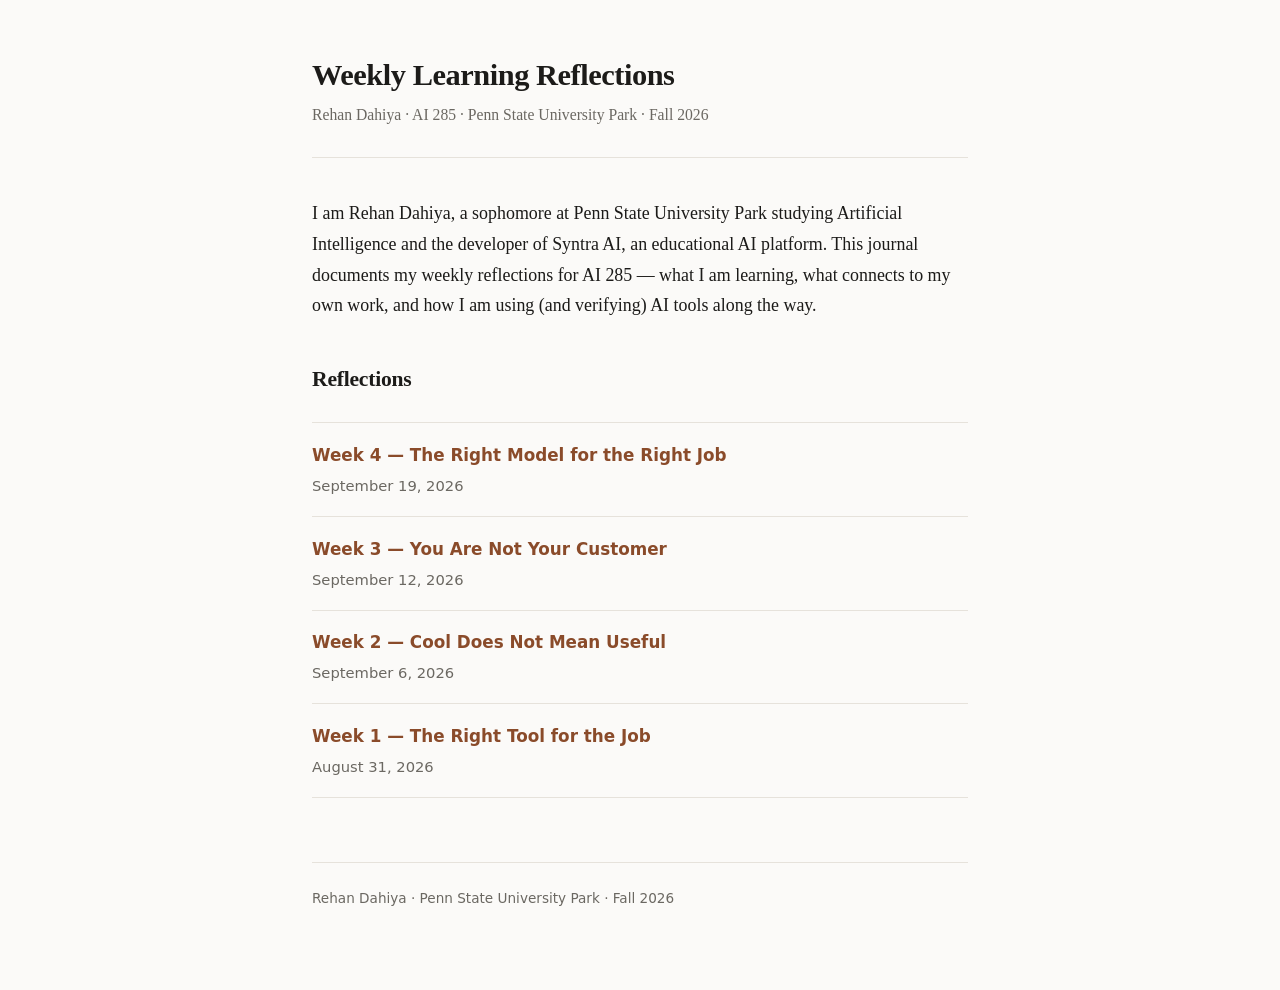
==== index.html @ b2cc0a08 "Publish Week 4 reflection Co-Authored-By: Claude Fable 5.1 <noreply@anthropic.com>" ====
<!doctype html>
<html lang="en">
<head>
<meta charset="utf-8">
<meta name="viewport" content="width=device-width,initial-scale=1">
<title>Rehan Dahiya — Weekly Reflections</title>
<meta name="description" content="A semester-long reflection journal for AI 285 at Penn State.">
<link rel="stylesheet" href="style.css">
</head>
<body>
<div class="wrap">

  <header class="site">
    <h1>Weekly Learning Reflections</h1>
    <p>Rehan Dahiya &middot; AI 285 &middot; Penn State University Park &middot; Fall 2026</p>
  </header>

  <p class="intro">I am Rehan Dahiya, a sophomore at Penn State University Park studying Artificial Intelligence and the developer of Syntra AI, an educational AI platform. This journal documents my weekly reflections for AI 285 &mdash; what I am learning, what connects to my own work, and how I am using (and verifying) AI tools along the way.</p>

  <h2>Reflections</h2>
  <ul class="weeks">
    <li>
      <a href="week-04.html">Week 4 &mdash; The Right Model for the Right Job</a>
      <div class="sub">September 19, 2026</div>
    </li>
    <li>
      <a href="week-03.html">Week 3 &mdash; You Are Not Your Customer</a>
      <div class="sub">September 12, 2026</div>
    </li>
    <li>
      <a href="week-02.html">Week 2 &mdash; Cool Does Not Mean Useful</a>
      <div class="sub">September 6, 2026</div>
    </li>
    <li>
      <a href="week-01.html">Week 1 &mdash; The Right Tool for the Job</a>
      <div class="sub">August 31, 2026</div>
    </li>
  </ul>

  <footer class="site">
    Rehan Dahiya &middot; Penn State University Park &middot; Fall 2026
  </footer>

</div>
</body>
</html>
---- style.css ----
:root{
  --bg:#fbfaf8; --surface:#ffffff; --text:#1c1b19; --muted:#6b6862;
  --line:#e6e2db; --accent:#8a4b2a; --accent-soft:#f3ece6;
  --max:44rem;
}
@media (prefers-color-scheme: dark){
  :root:not([data-theme="light"]){
    --bg:#141312; --surface:#1c1b19; --text:#eeebe6; --muted:#9a958c;
    --line:#2e2c29; --accent:#d99a6c; --accent-soft:#241d18;
  }
}
*{box-sizing:border-box}
body{
  margin:0; background:var(--bg); color:var(--text);
  font-family:ui-serif,Georgia,"Iowan Old Style","Times New Roman",serif;
  font-size:1.0625rem; line-height:1.72;
  -webkit-font-smoothing:antialiased;
}
.wrap{max-width:var(--max); margin:0 auto; padding:3.5rem 1.5rem 5rem}
a{color:var(--accent); text-underline-offset:3px}
a:hover{text-decoration-thickness:2px}

header.site{border-bottom:1px solid var(--line); padding-bottom:1.75rem; margin-bottom:2.5rem}
header.site h1{font-size:1.9rem; line-height:1.25; margin:0 0 .5rem; letter-spacing:-.015em}
header.site p{margin:0; color:var(--muted); font-size:.98rem}
.backlink{
  display:inline-block; margin-bottom:1.75rem; font-size:.9rem;
  font-family:ui-sans-serif,-apple-system,system-ui,sans-serif; text-decoration:none;
}
.backlink:hover{text-decoration:underline}

h2{font-size:1.35rem; margin:2.5rem 0 .75rem; letter-spacing:-.01em}
h3{font-size:1.05rem; margin:2rem 0 .5rem; letter-spacing:-.005em}
p{margin:0 0 1.15rem}

.intro{font-size:1.12rem; color:var(--text)}
.meta{
  font-family:ui-sans-serif,-apple-system,system-ui,sans-serif;
  font-size:.82rem; letter-spacing:.06em; text-transform:uppercase;
  color:var(--muted); margin:0 0 .4rem;
}

ul.weeks{list-style:none; padding:0; margin:1.5rem 0 0}
ul.weeks li{border-top:1px solid var(--line); padding:1.1rem 0}
ul.weeks li:last-child{border-bottom:1px solid var(--line)}
ul.weeks a{
  font-family:ui-sans-serif,-apple-system,system-ui,sans-serif;
  font-size:1.05rem; font-weight:600; text-decoration:none; display:block;
}
ul.weeks a:hover{text-decoration:underline}
ul.weeks .sub{color:var(--muted); font-size:.92rem; margin-top:.2rem;
  font-family:ui-sans-serif,-apple-system,system-ui,sans-serif}

.ailog{
  background:var(--accent-soft); border-left:3px solid var(--accent);
  border-radius:0 6px 6px 0; padding:1.25rem 1.4rem; margin:2.5rem 0 1rem;
  font-family:ui-sans-serif,-apple-system,system-ui,sans-serif; font-size:.95rem; line-height:1.6;
}
.ailog h3{margin:0 0 .75rem; font-size:.8rem; letter-spacing:.08em;
  text-transform:uppercase; color:var(--accent)}
.ailog dl{margin:0; display:grid; grid-template-columns:auto 1fr; gap:.5rem 1rem}
.ailog dt{font-weight:600; color:var(--muted); white-space:nowrap}
.ailog dd{margin:0}
@media (max-width:34rem){
  .ailog dl{grid-template-columns:1fr; gap:.15rem}
  .ailog dd{margin-bottom:.7rem}
  .wrap{padding:2.5rem 1.25rem 4rem}
  header.site h1{font-size:1.6rem}
}
footer.site{
  margin-top:4rem; padding-top:1.5rem; border-top:1px solid var(--line);
  color:var(--muted); font-size:.85rem;
  font-family:ui-sans-serif,-apple-system,system-ui,sans-serif;
}
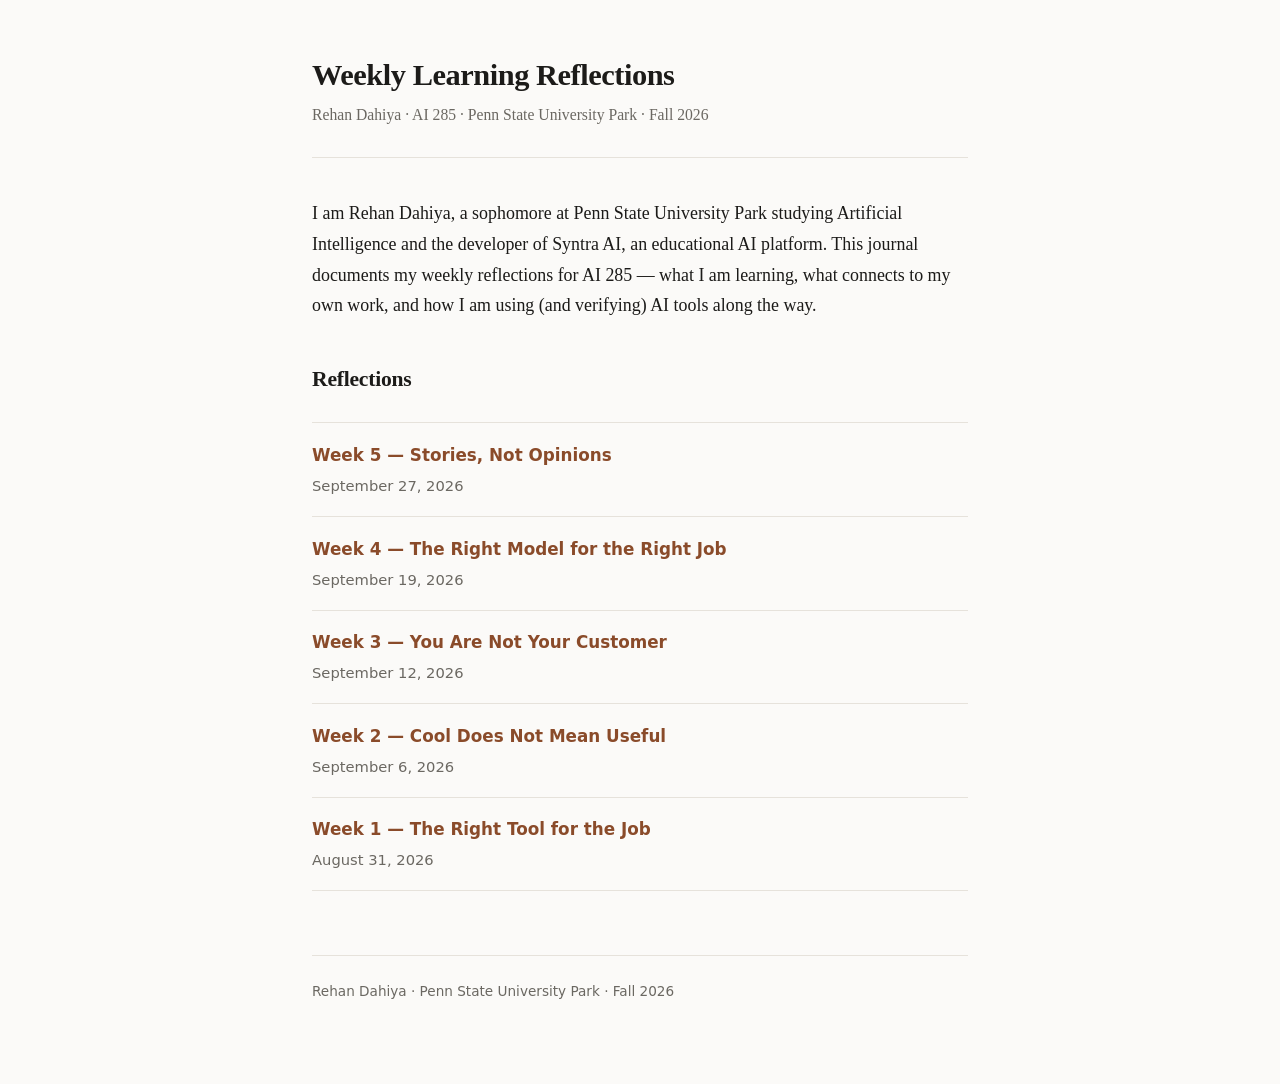
==== commit e57f0258: "Publish Week 5 reflection Co-Authored-By: Claude Fable 5.1 <noreply@anthropic.com>" ====
--- a/index.html
+++ b/index.html
@@ -19,6 +19,10 @@
 
   <h2>Reflections</h2>
   <ul class="weeks">
+    <li>
+      <a href="week-05.html">Week 5 &mdash; Stories, Not Opinions</a>
+      <div class="sub">September 27, 2026</div>
+    </li>
     <li>
       <a href="week-04.html">Week 4 &mdash; The Right Model for the Right Job</a>
       <div class="sub">September 19, 2026</div>
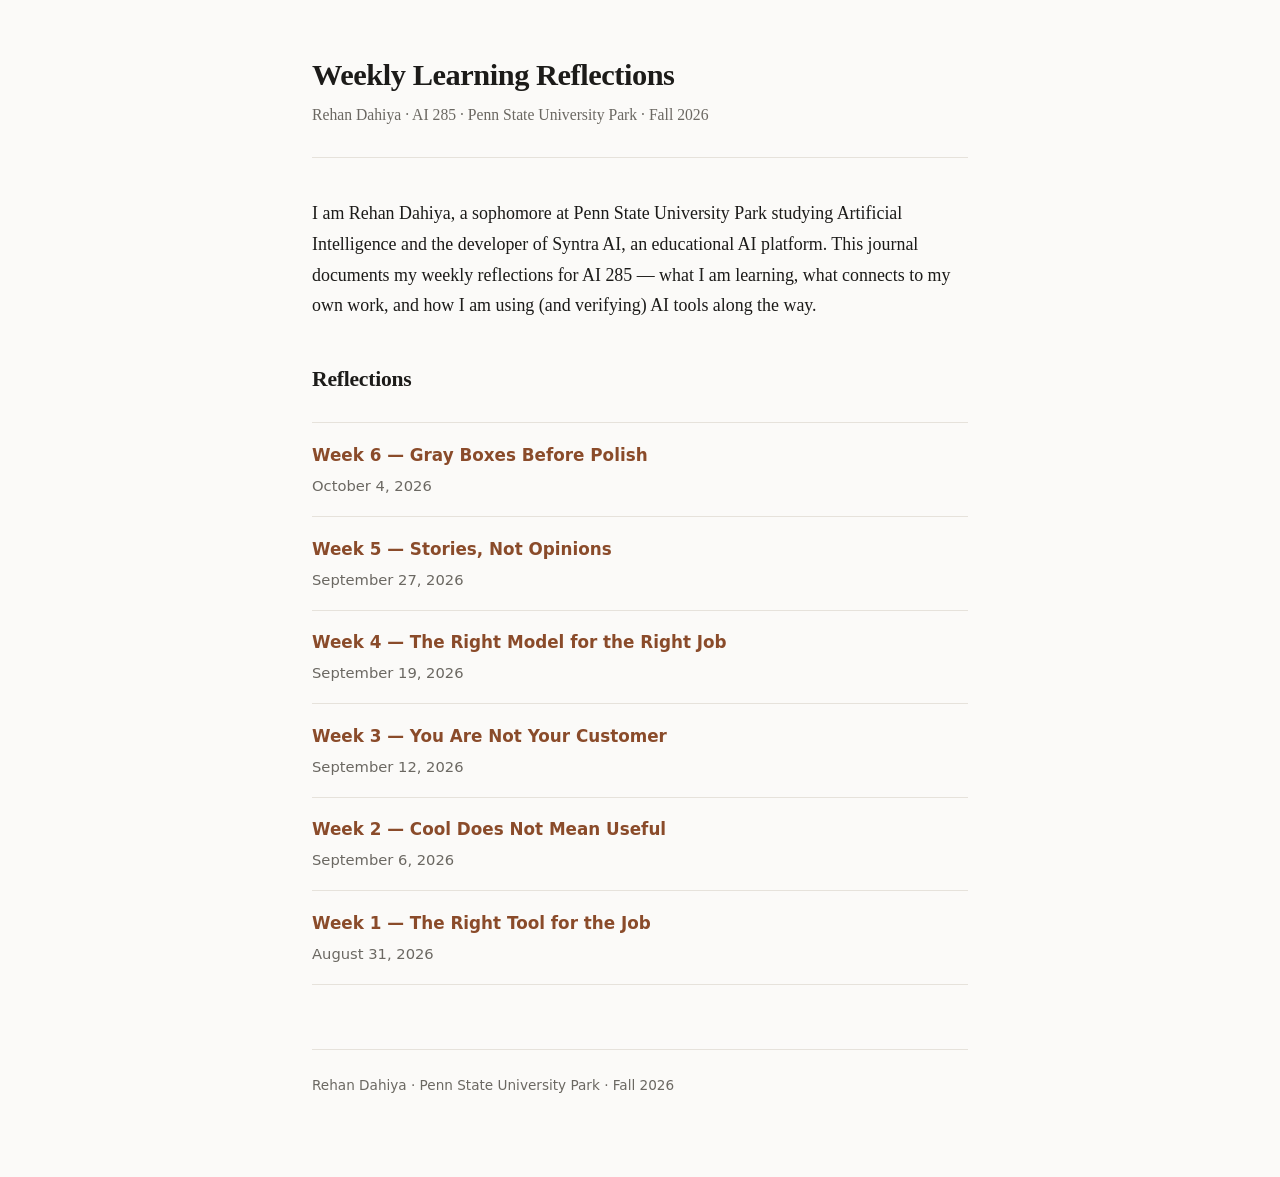
==== commit b8fb48d8: "Publish Week 6 reflection Co-Authored-By: Claude Fable 5.1 <noreply@anthropic.com>" ====
--- a/index.html
+++ b/index.html
@@ -19,6 +19,10 @@
 
   <h2>Reflections</h2>
   <ul class="weeks">
+    <li>
+      <a href="week-06.html">Week 6 &mdash; Gray Boxes Before Polish</a>
+      <div class="sub">October 4, 2026</div>
+    </li>
     <li>
       <a href="week-05.html">Week 5 &mdash; Stories, Not Opinions</a>
       <div class="sub">September 27, 2026</div>
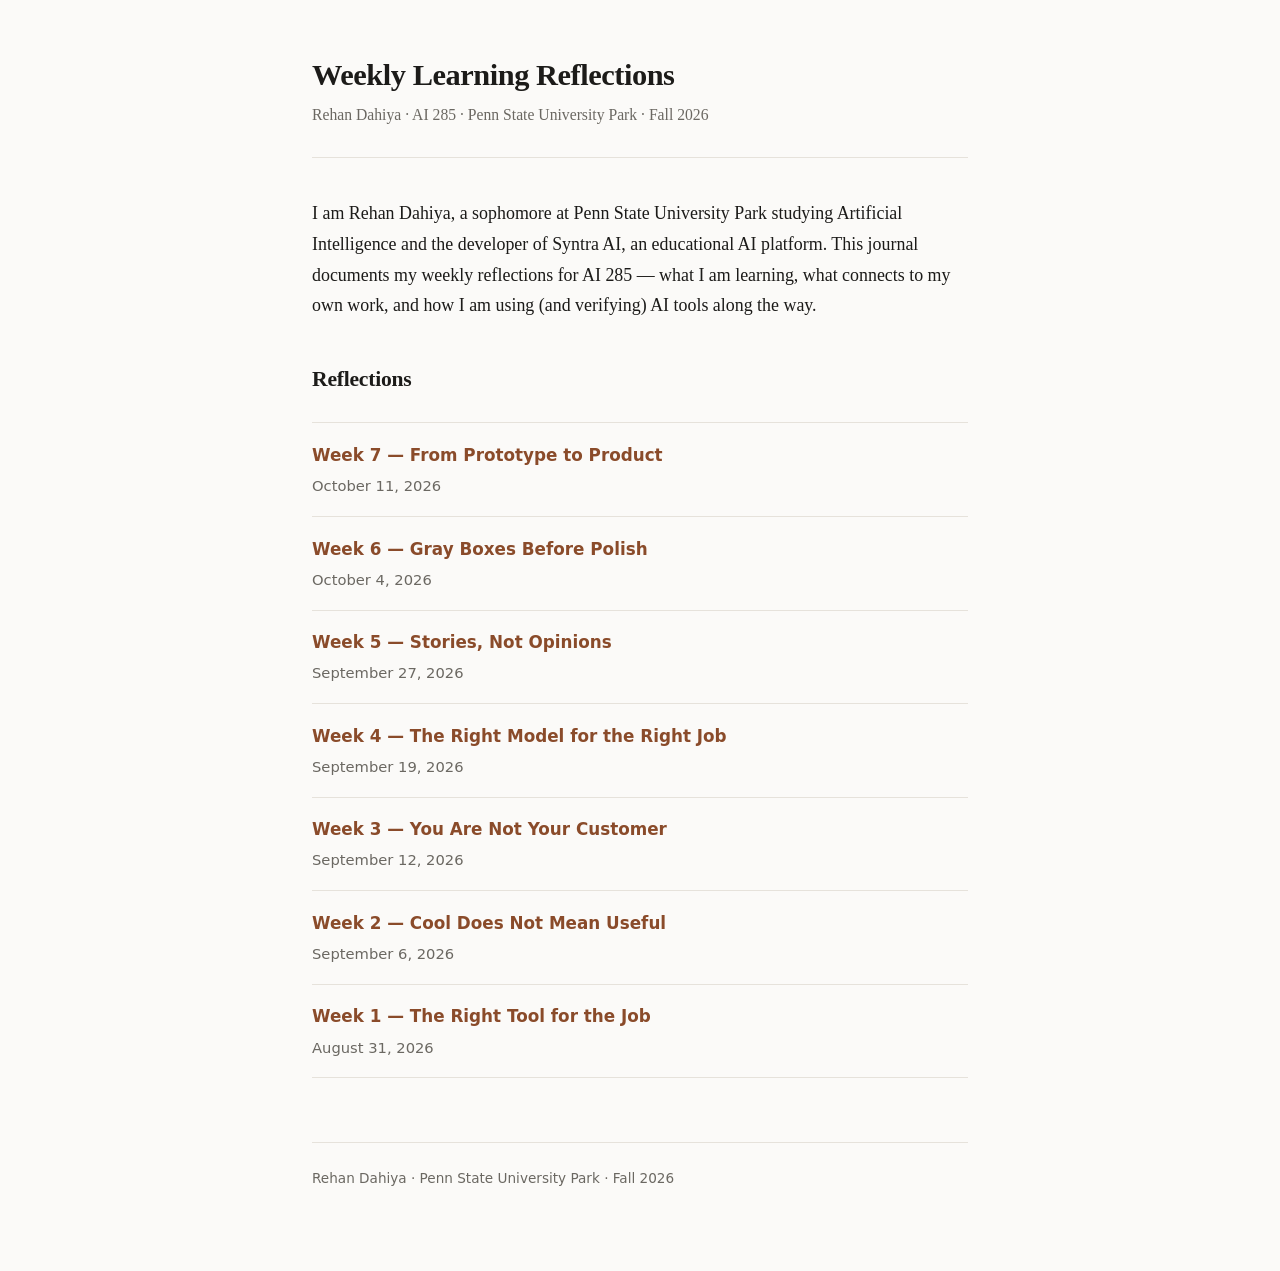
==== commit 454dd2e6: "Publish Week 7 reflection Co-Authored-By: Claude Fable 5.1 <noreply@anthropic.com>" ====
--- a/index.html
+++ b/index.html
@@ -19,6 +19,10 @@
 
   <h2>Reflections</h2>
   <ul class="weeks">
+    <li>
+      <a href="week-07.html">Week 7 &mdash; From Prototype to Product</a>
+      <div class="sub">October 11, 2026</div>
+    </li>
     <li>
       <a href="week-06.html">Week 6 &mdash; Gray Boxes Before Polish</a>
       <div class="sub">October 4, 2026</div>
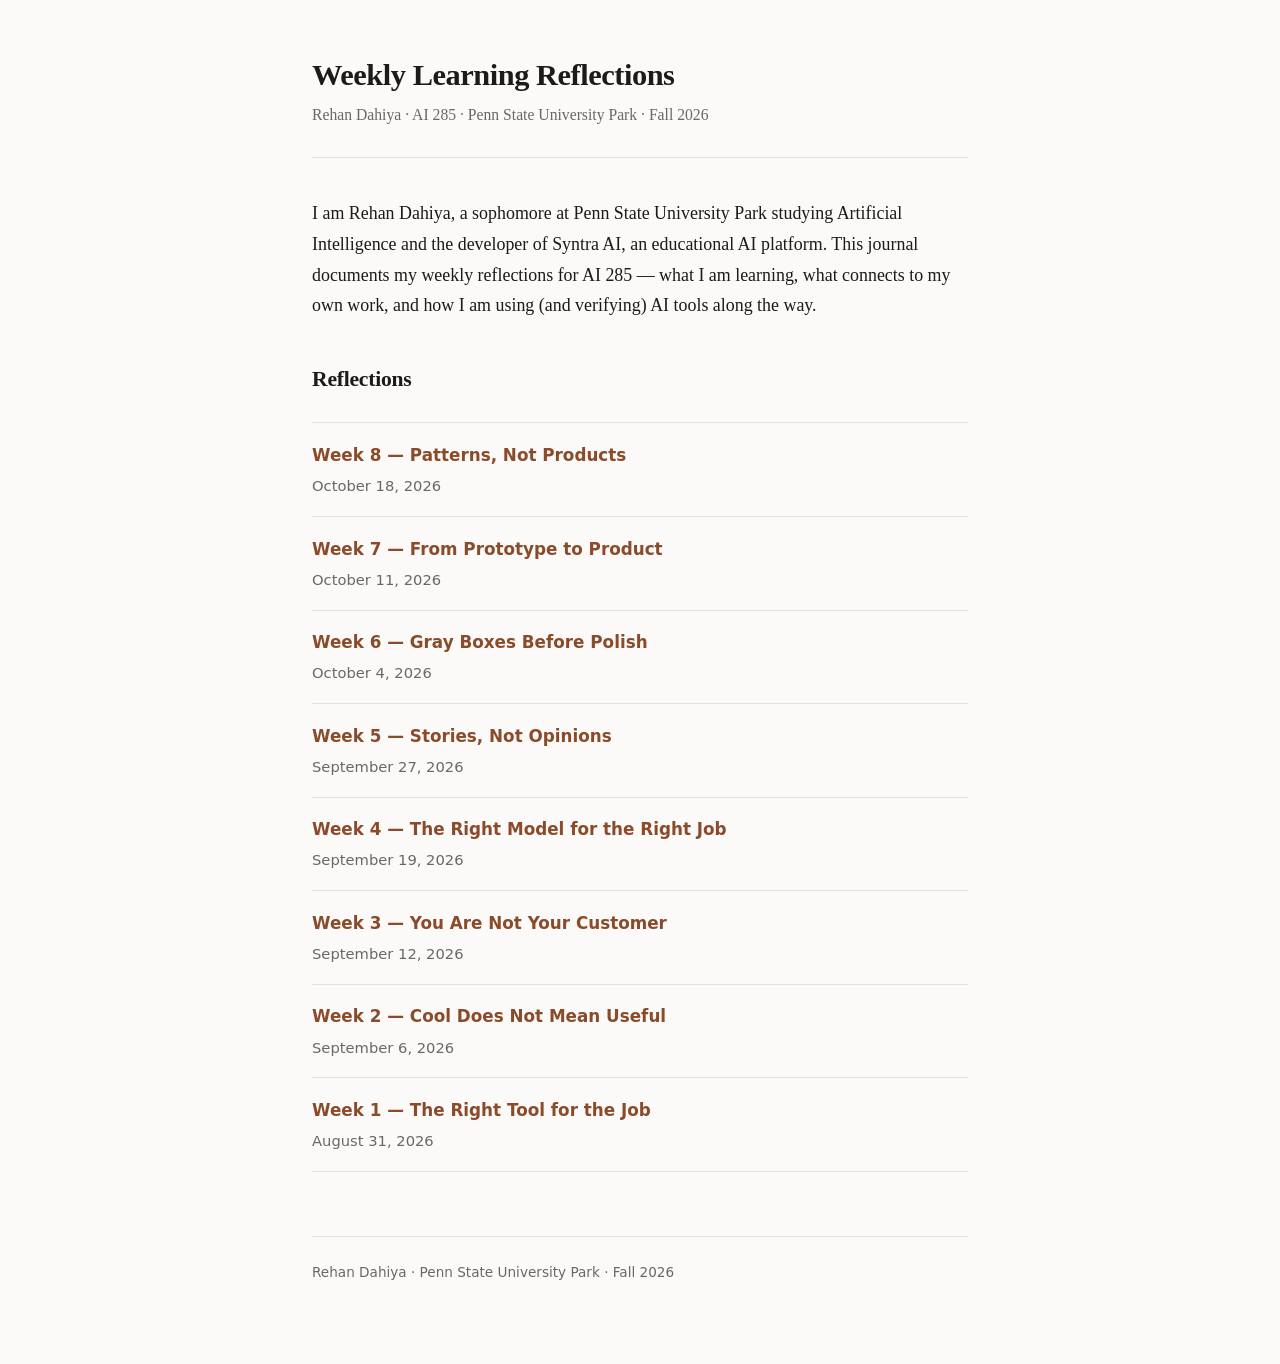
==== commit 0c51230f: "Publish Week 8 reflection Co-Authored-By: Claude Fable 5.1 <noreply@anthropic.com>" ====
--- a/index.html
+++ b/index.html
@@ -19,6 +19,10 @@
 
   <h2>Reflections</h2>
   <ul class="weeks">
+    <li>
+      <a href="week-08.html">Week 8 &mdash; Patterns, Not Products</a>
+      <div class="sub">October 18, 2026</div>
+    </li>
     <li>
       <a href="week-07.html">Week 7 &mdash; From Prototype to Product</a>
       <div class="sub">October 11, 2026</div>
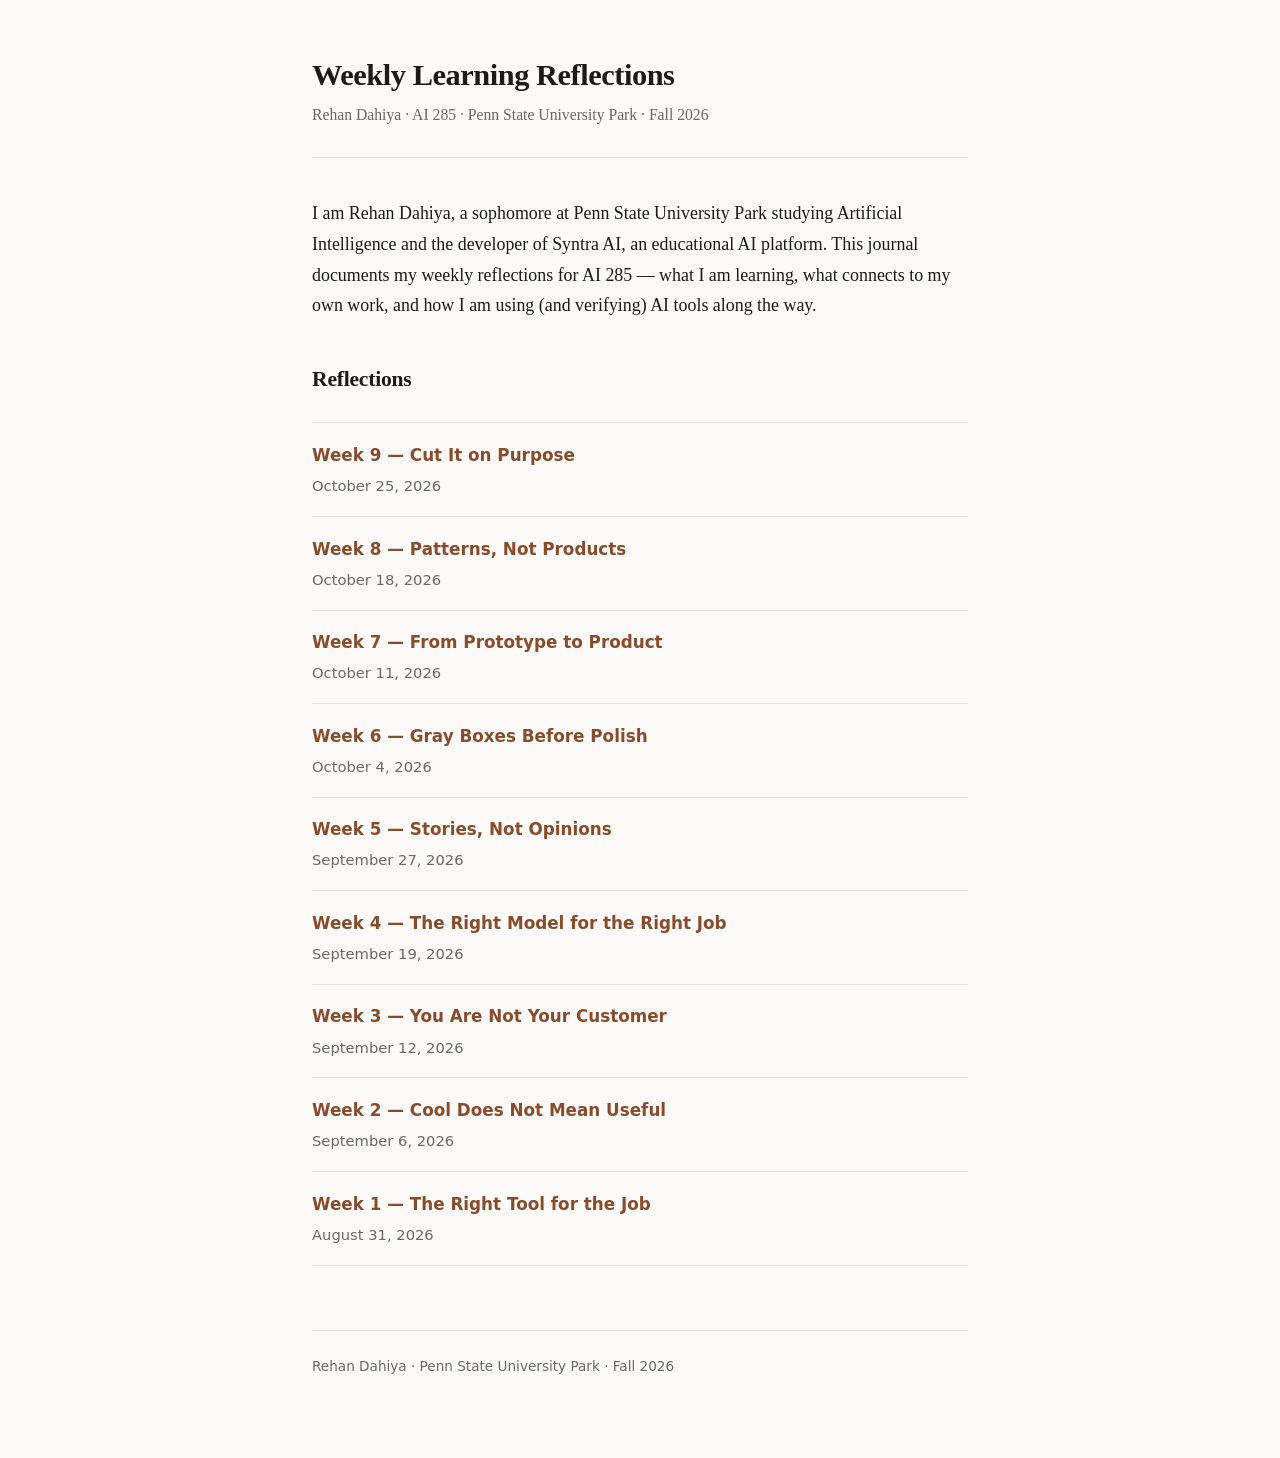
==== commit a2d0305f: "Publish Week 9 reflection Co-Authored-By: Claude Opus 5.5 <noreply@anthropic.com>" ====
--- a/index.html
+++ b/index.html
@@ -19,6 +19,10 @@
 
   <h2>Reflections</h2>
   <ul class="weeks">
+    <li>
+      <a href="week-09.html">Week 9 &mdash; Cut It on Purpose</a>
+      <div class="sub">October 25, 2026</div>
+    </li>
     <li>
       <a href="week-08.html">Week 8 &mdash; Patterns, Not Products</a>
       <div class="sub">October 18, 2026</div>
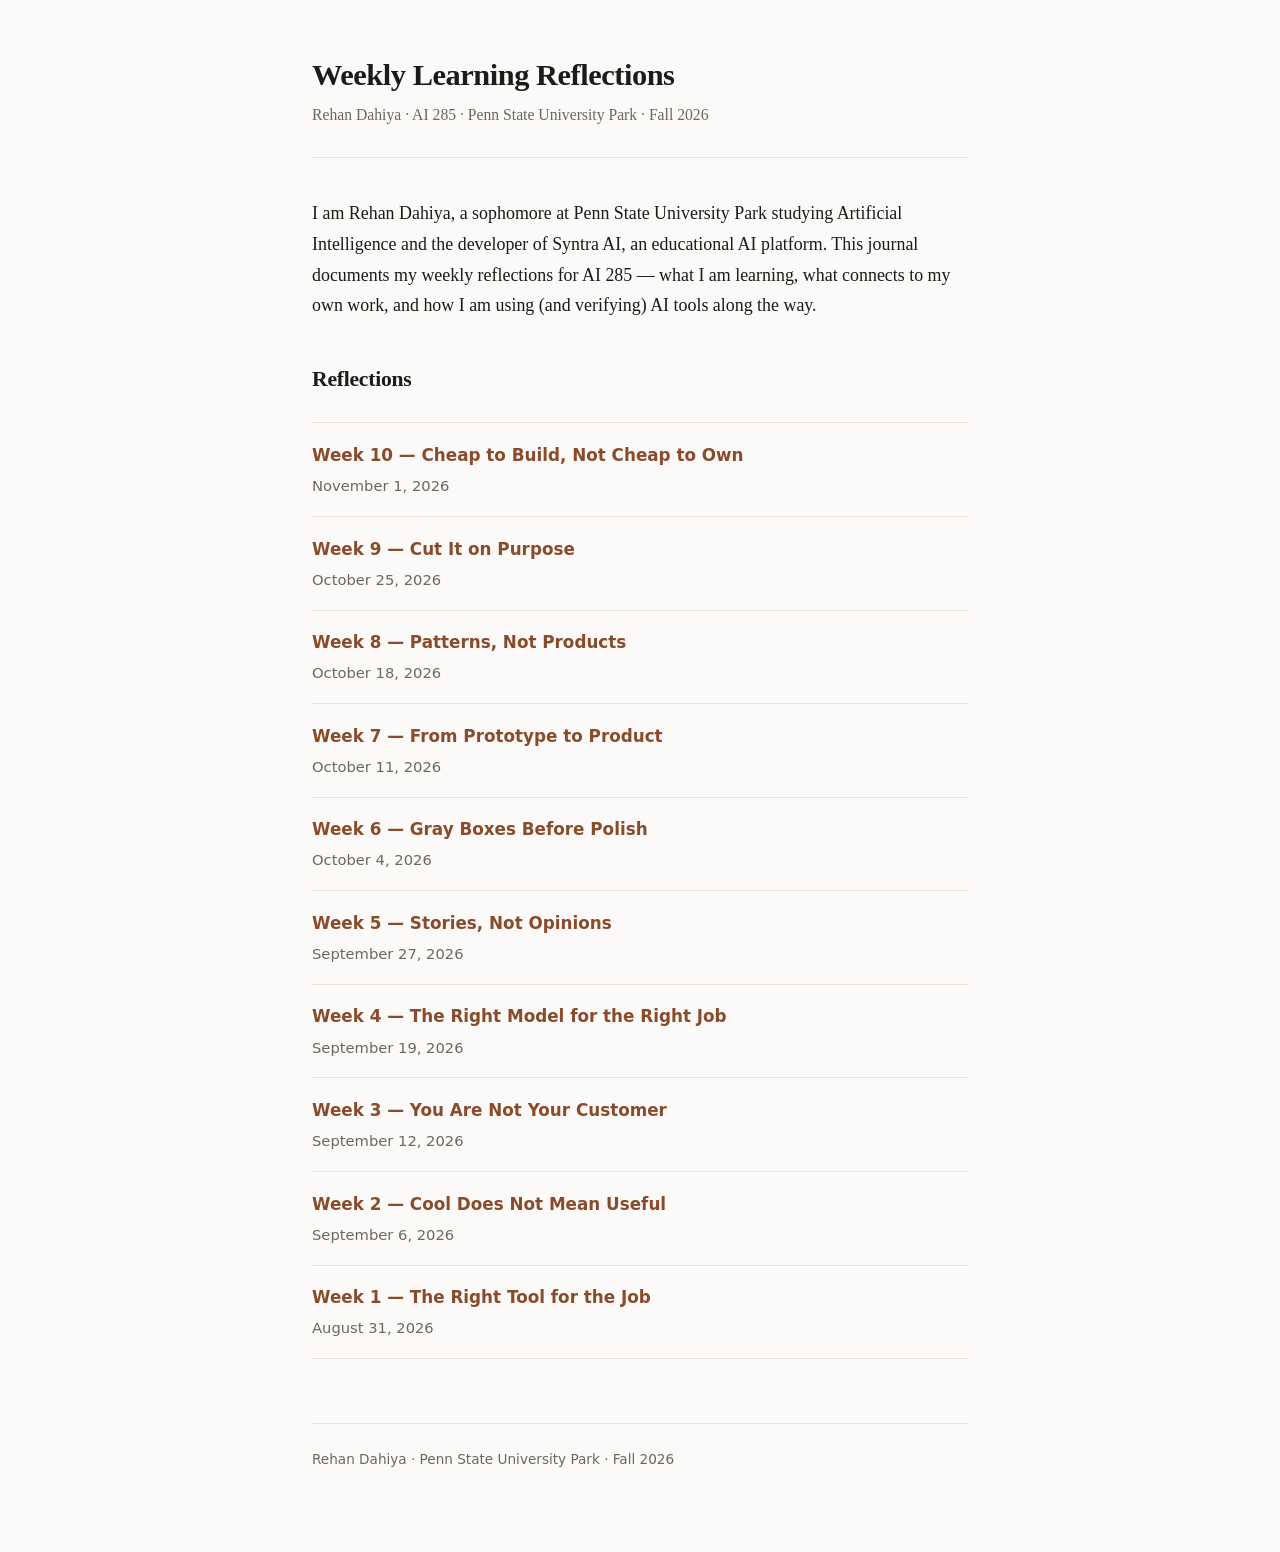
==== commit 5411f625: "Publish Week 10 reflection Co-Authored-By: Claude Opus 5.5 <noreply@anthropic.com>" ====
--- a/index.html
+++ b/index.html
@@ -19,6 +19,10 @@
 
   <h2>Reflections</h2>
   <ul class="weeks">
+    <li>
+      <a href="week-10.html">Week 10 &mdash; Cheap to Build, Not Cheap to Own</a>
+      <div class="sub">November 1, 2026</div>
+    </li>
     <li>
       <a href="week-09.html">Week 9 &mdash; Cut It on Purpose</a>
       <div class="sub">October 25, 2026</div>
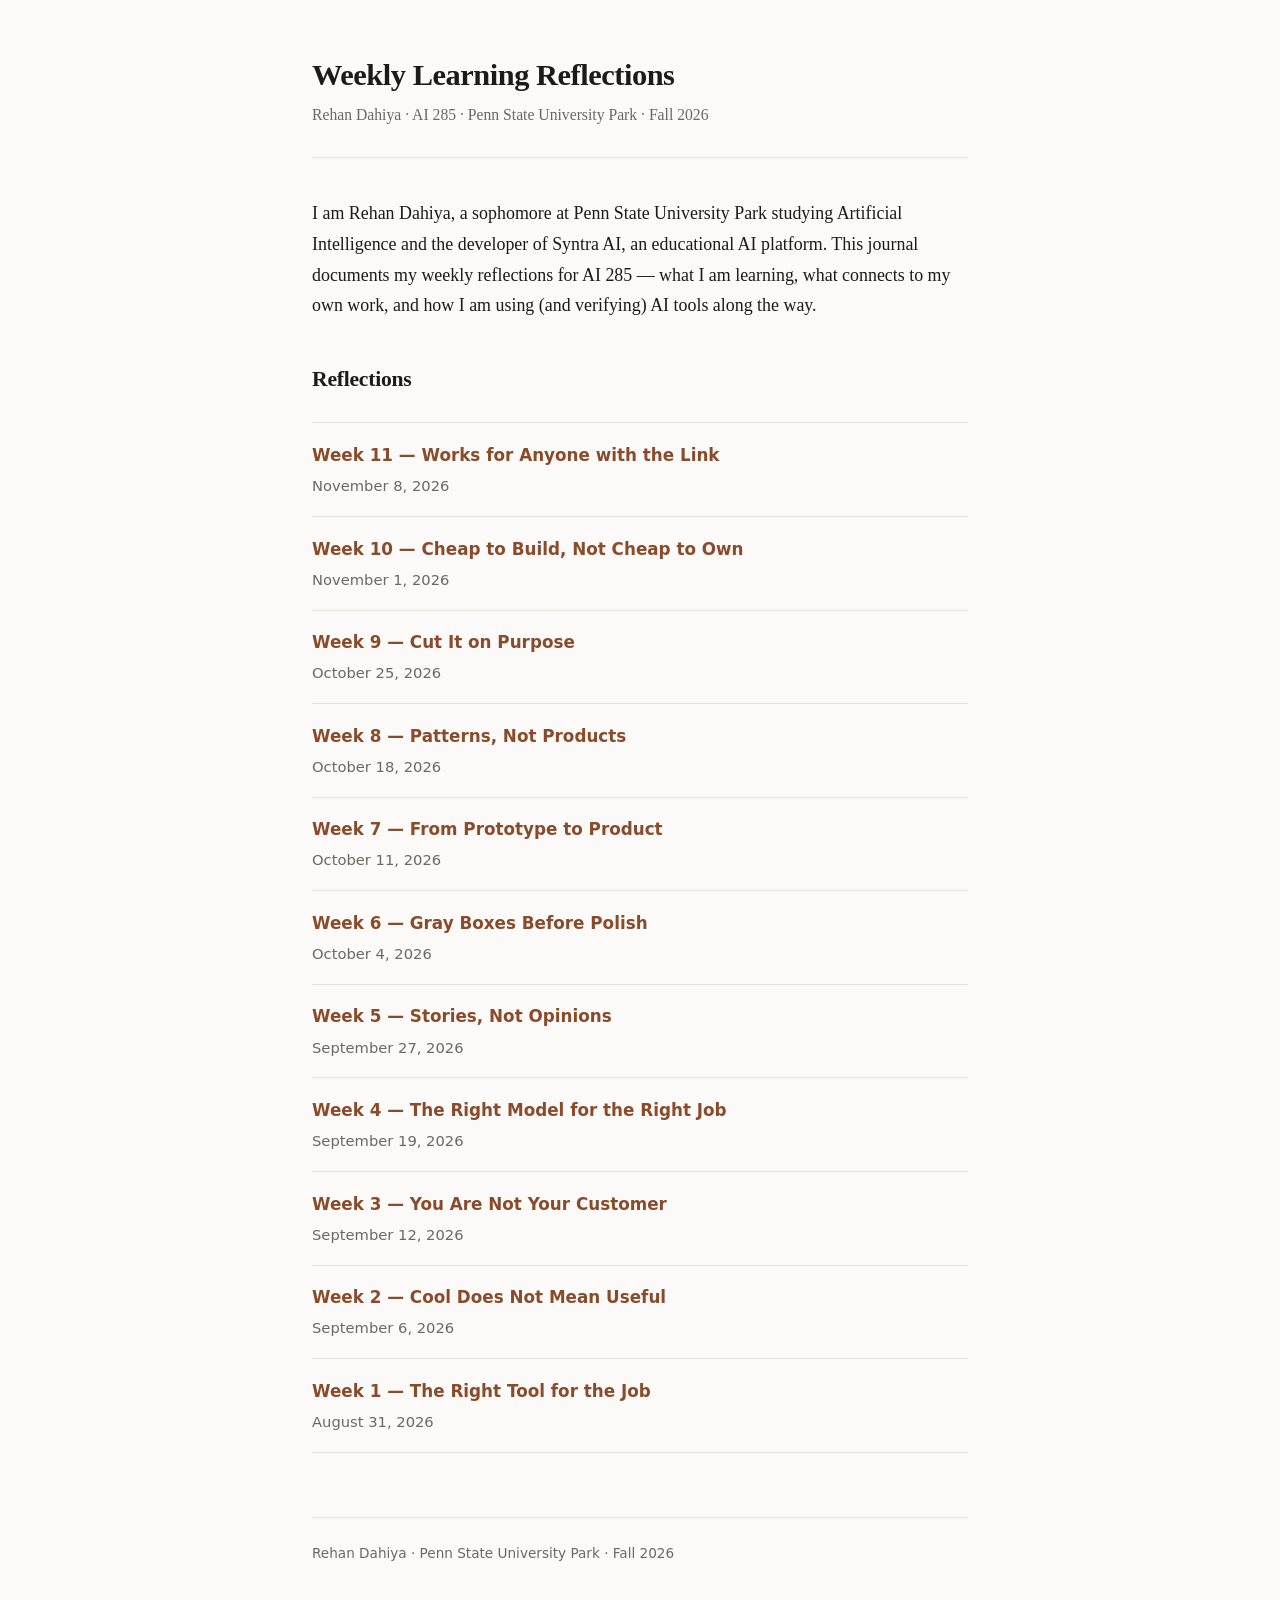
==== commit 54d4119f: "Publish Week 11 reflection Co-Authored-By: Claude Opus 5.5 <noreply@anthropic.com>" ====
--- a/index.html
+++ b/index.html
@@ -19,6 +19,10 @@
 
   <h2>Reflections</h2>
   <ul class="weeks">
+    <li>
+      <a href="week-11.html">Week 11 &mdash; Works for Anyone with the Link</a>
+      <div class="sub">November 8, 2026</div>
+    </li>
     <li>
       <a href="week-10.html">Week 10 &mdash; Cheap to Build, Not Cheap to Own</a>
       <div class="sub">November 1, 2026</div>
